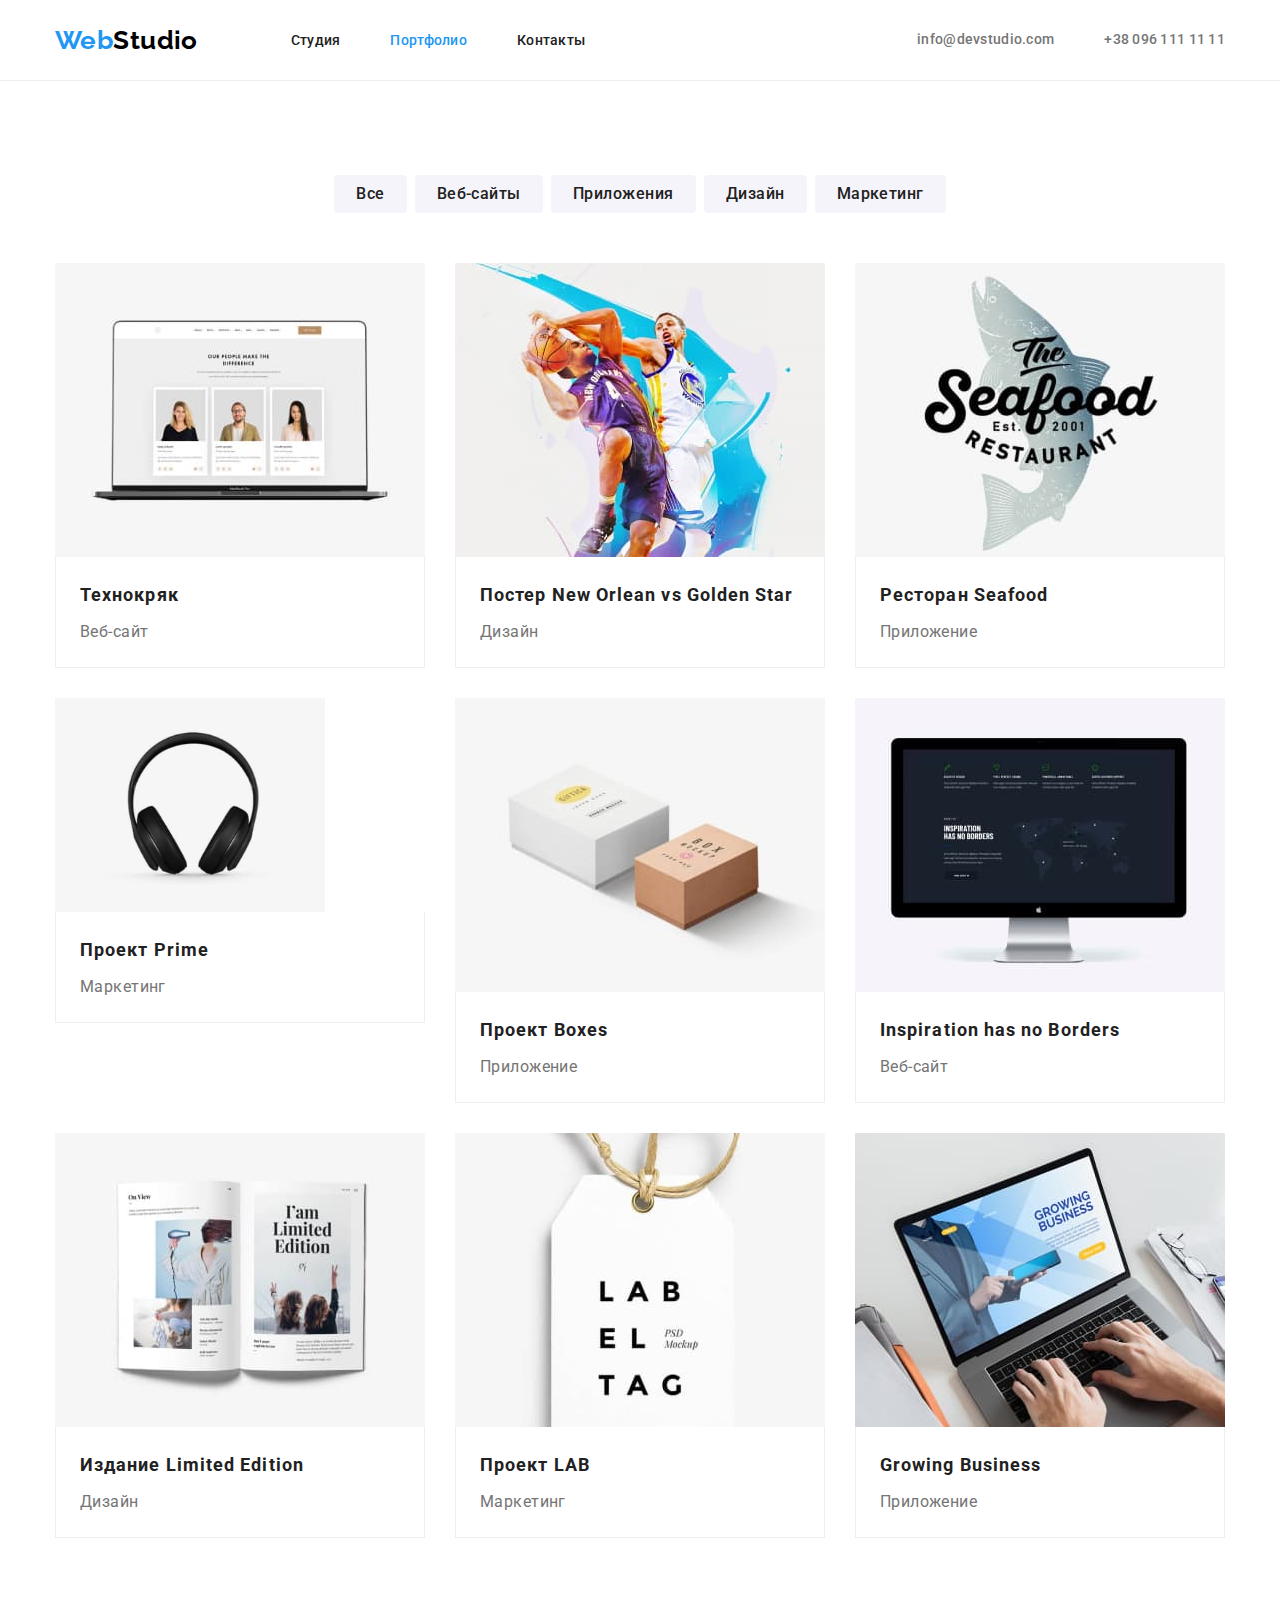
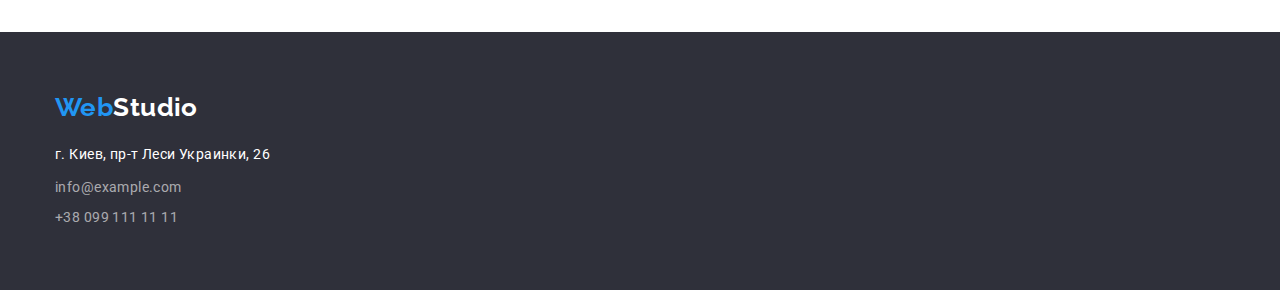
==== portfolio.html @ d6ecd3dc "Added files from HW3" ====
<!DOCTYPE html>
<html lang="ru">
  <head>
    <meta charset="UTF-8" />
    <meta name="viewport" content="width=device-width, initial-scale=1.0" />
    <title>goit-markup-hw-03 Web Studio (Version 2.1)</title>

    <!-- Embeding fonts -->
    <link rel="preconnect" href="https://fonts.gstatic.com" />
    <link
      href="https://fonts.googleapis.com/css2?family=Raleway:wght@700&family=Roboto:wght@400;500;700;900&display=swap"
      rel="stylesheet"
    />

    <!--подключен сторонний нормалайз https://github.com/sindresorhus/modern-normalize/blob/main/modern-normalize.css -->
    <link rel="stylesheet" href="./css/modern-normalize.css" />

    <!-- Скрыт заголовок visually-hidden.css https://gist.github.com/luxplanjay/6f6936b1bba7afe006fa9317b07b6045 -->
    <link rel="stylesheet" href="./css/visually-hidden.css" />

    <!-- Тут файл для переменных цвета в основном... -->
    <link rel="stylesheet" href="./css/variables.css" />

    <!-- Основные стили -->
    <link rel="stylesheet" href="./css/styles.css" />
  </head>

  <body>
    <header>
      <div class="container">
        <nav class="nav">
          <a href="./index.html" lang="en" class="logo">
            Web<span class="logo-part">Studio</span>
          </a>
          <ul class="nav-list">
            <li class="nav-list-item">
              <a href="./index.html" class="nav-link">Студия</a>
            </li>
            <li class="nav-list-item">
              <a href="./portfolio.html" class="nav-link current-page"
                >Портфолио</a
              >
            </li>
            <li class="nav-list-item">
              <a href="#contacts" class="nav-link">Контакты</a>
            </li>
          </ul>
        </nav>
        <address class="address-list">
          <a href="mailto:info@devstudio.com" lang="en" class="address-item"
            >info@devstudio.com</a
          >
          <a href="tel:+380961111111" class="address-item">+38 096 111 11 11</a>
        </address>
      </div>
    </header>

    <main>
      <section class="section">
        <div class="container">
          <h1 class="visually-hidden">Портфолио</h1>

          <!-- Filter buttons -->
          <ul class="filter-set">
            <li class="filter-item"><button class="button">Все</button></li>
            <li class="filter-item">
              <button class="button">Веб-сайты</button>
            </li>
            <li class="filter-item">
              <button class="button">Приложения</button>
            </li>
            <li class="filter-item"><button class="button">Дизайн</button></li>
            <li class="filter-item">
              <button class="button">Маркетинг</button>
            </li>
          </ul>

          <!-- Portfolio cards -->
          <ul class="portfolio card-set">
            <li class="portfolio-item">
              <div class="card-thumb">
                <img
                  src="./images/project-001.jpg"
                  width="370"
                  alt="Веб-сайт Технокряк"
                />
              </div>
              <div class="portfolio-text">
                <h2 class="portfolio-title">Технокряк</h2>
                <p class="portfolio-type">Веб-сайт</p>
              </div>
            </li>
            <li class="portfolio-item">
              <div class="card-thumb">
                <img
                  src="./images/project-002.jpg"
                  width="370"
                  alt="Дизайн Постер New Orlean vs Golden Star"
                />
              </div>
              <div class="portfolio-text">
                <h2 class="portfolio-title">
                  Постер <span lang="en">New Orlean vs Golden Star</span>
                </h2>
                <p class="portfolio-type">Дизайн</p>
              </div>
            </li>
            <li class="portfolio-item">
              <div class="card-thumb">
                <img
                  src="./images/project-003.jpg"
                  width="370"
                  alt="Приложение Ресторан Seafood"
                />
              </div>
              <div class="portfolio-text">
                <h2 class="portfolio-title">
                  Ресторан <span lang="en">Seafood</span>
                </h2>
                <p class="portfolio-type">Приложение</p>
              </div>
            </li>
            <li class="portfolio-item">
              <div class="card thumb">
                <img
                  src="./images/project-004.jpg"
                  width="370"
                  alt="Приложение Проект Prime"
                />
              </div>
              <div class="portfolio-text">
                <h2 class="portfolio-title">
                  Проект <span lang="en">Prime</span>
                </h2>
                <p class="portfolio-type">Маркетинг</p>
              </div>
            </li>
            <li class="portfolio-item">
              <div class="card-thumb">
                <img
                  src="./images/project-005.jpg"
                  width="370"
                  alt="Приложение Проект Boxes"
                />
              </div>
              <div class="portfolio-text">
                <h2 class="portfolio-title">
                  Проект <span lang="en">Boxes</span>
                </h2>
                <p class="portfolio-type">Приложение</p>
              </div>
            </li>
            <li class="portfolio-item">
              <div class="card-thumb">
                <img
                  src="./images/project-006.jpg"
                  width="370"
                  alt="Веб-сайт Inspiration has no Borders"
                />
              </div>
              <div class="portfolio-text">
                <h2 class="portfolio-title" lang="en">
                  Inspiration has no Borders
                </h2>
                <p class="portfolio-type">Веб-сайт</p>
              </div>
            </li>
            <li class="portfolio-item">
              <div class="card-thumb">
                <img
                  src="./images/project-007.jpg"
                  width="370"
                  alt="Дизайн Издание Limited Edition"
                />
              </div>
              <div class="portfolio-text">
                <h2 class="portfolio-title">
                  Издание <span lang="en">Limited Edition</span>
                </h2>
                <p class="portfolio-type">Дизайн</p>
              </div>
            </li>
            <li class="portfolio-item">
              <div class="card-thumb">
                <img
                  src="./images/project-008.jpg"
                  width="370"
                  alt="Маркетинг Проект LAB"
                />
              </div>
              <div class="portfolio-text">
                <h2 class="portfolio-title">
                  Проект <span lang="en">LAB</span>
                </h2>
                <p class="portfolio-type">Маркетинг</p>
              </div>
            </li>
            <li class="portfolio-item">
              <div class="card-thumb">
                <img
                  src="./images/project-009.jpg"
                  width="370"
                  alt="Приложение Growing Business"
                />
              </div>
              <div class="portfolio-text">
                <h2 class="portfolio-title" lang="en">Growing Business</h2>
                <p class="portfolio-type">Приложение</p>
              </div>
            </li>
          </ul>
        </div>
      </section>
    </main>

    <footer>
      <div class="container">
        <a href="./index.html" lang="en" class="logo">
          Web<span class="logo-part">Studio</span>
        </a>
        <address id="contacts" class="address-list">
          <a
            href="https://goo.gl/maps/3aquBBFfu6E2QgFt6"
            class="address-item map"
            rel="nofollow noopener noreferrer"
          >
            г. Киев, пр-т Леси Украинки, 26
          </a>

          <a href="mailto:info@example.com" lang="en" class="address-item"
            >info@example.com</a
          >
          <a href="tel:+380991111111" class="address-item">+38 099 111 11 11</a>
        </address>
      </div>
    </footer>
  </body>
</html>
---- css/visually-hidden.css ----
.visually-hidden {
  position: absolute;
  width: 1px;
  height: 1px;
  margin: -1px;
  border: 0;
  padding: 0;

  white-space: nowrap;
  clip-path: inset(100%);
  clip: rect(0 0 0 0);
  overflow: hidden;
}
---- css/styles.css ----
/* Variables */
:root {
  --accent-color: #2196f3; /* accent-color */
  --hover-background-color: #188ce8; /* bg hover for hero button */
  --secondary-color: #212121; /* text titles */
  --primary-color: #757575; /* primary-color text */
  --white-color: #ffffff; /* white-color for some text */
  --border-color: #ececec; /* border */
  --secondary-background-color: #f5f4fa; /* bg some buttons */
  --address-primary-color: rgba(255, 255, 255, 0.6); /* address-primary-color */
  --black-color: #000000; /* black-color */
  --primary-background-color: #2f303a; /* primary-background-color footer and hero */
  --card-set-gap: 30px; /* set-gap between cards for adaptive grid */
  --border-color: #eeeeee; /* Border-color for portfolio */
}

/* Transform text to uppercase */
.uppercase {
  text-transform: uppercase;
}

body {
  font-family: 'Roboto', sans-serif;
  font-weight: 400;
  font-size: 14px;
  line-height: 1.71;
  letter-spacing: 0.03em;
  background-color: var(--white-color);
  color: var(--primary-color);
}

.container {
  width: 1200px;
  padding-left: 15px;
  padding-right: 15px;
  margin-left: auto;
  margin-right: auto;

  /* outline: 2px dotted tomato; */
}

header .container {
  display: flex;
  align-items: center;
  justify-content: space-between;
}

header .nav {
  display: flex;
  align-items: center;
}

header {
  border-bottom: 1px solid var(--border-color);
}

/* reset margins for headings & paragraphs */
h1,
h2,
h3,
h4,
h5,
h6,
p,
ul {
  margin: 0;
  padding: 0;
}

/* adaptive grid */
.card-set {
  display: flex;
  flex-wrap: wrap;

  /* reset user agent styles */
  list-style: none;
  padding: 0;
  margin: 0;

  /* compensation for .card margins */
  margin-top: calc(-1 * var(--card-set-gap));
  margin-left: calc(-1 * var(--card-set-gap));
}

.card-set-item {
  flex-basis: calc(
    100% / 4 - var(--card-set-gap)
  ); /* "100% / 4" - where "4" is count of items in row, so every card will got 1/4 parrent width but - var(--card-set-gap)  */

  margin-top: var(--card-set-gap);
  margin-left: var(--card-set-gap);

  background-color: var(--white-color);

  /* width: 270px; */
}

/* Самая простая техника отзывчивых изображений card-thumb */
.card-thumb {
  display: block;
}

/* delletes indents for inline images */
img {
  display: block; /* убивает зазор в 1/4em строчного элемента картинки просто делая ее блочным */

  max-width: 100%;

  /* высоту для современных браузеров ставить тут не обязательно */
  height: auto;
}

.card-content {
  padding: ;
}

/* Hero section */
.hero {
  display: flex;
  flex-direction: column;
  justify-content: center;
  align-items: center;

  background-color: var(--primary-background-color);
  color: var(--white-color);
}

.hero-title {
  margin-top: 200px;
  margin-bottom: 30px;

  font-weight: 900;
  font-size: 44px;
  line-height: 1.36;
  letter-spacing: 0.06em;

  /* margin-left: auto;
  margin-right: auto; */
  text-align: center;
}

.hero .button {
  display: block;

  /* margin-left: auto; */
  /* margin-right: auto; */
  margin-bottom: 200px;
  padding: 10px 32px;
  font-weight: 700;
  color: currentColor;
  font-size: 16px;
  line-height: 1.87;
  letter-spacing: 0.06em;
  background-color: var(--accent-color);
  border: none;
  text-align: center;
}

.button {
  font-weight: 500;
  color: var(--secondary-color);
  font-size: 16px;
  line-height: 1.62;
  letter-spacing: 0.03em;
  background-color: var(--secondary-background-color);
  border: none;
  padding: 6px 22px;
  border-radius: 4px;
  cursor: pointer;
}

.button:hover,
.button:focus {
  color: var(--white-color);
  background-color: var(--accent-color);
}

.hero .button:hover,
.hero .button:focus {
  background-color: var(--hover-background-color);
} /* end of Hero section */

/* Logo styles */
.logo {
  margin-right: 93px;
  font-family: 'Raleway', sans-serif;
  font-weight: 700;
  font-size: 26px;
  line-height: 1.19;

  /* letter-spacing: 0.03em; */
  color: var(--accent-color);
}

header .logo-part {
  color: var(--black-color);
}

/* nav */
.nav-list {
  display: flex;
}

.nav-list-item:not(.nav-list-item:last-child) {
  margin-right: 50px;
}

.nav-link {
  display: inline-block;
  padding-top: 32px;
  padding-bottom: 32px;

  /* font-size: 16px; */
  color: var(--secondary-color);
  font-weight: 500;
  line-height: 1.1428;
  letter-spacing: 0.02em;
}

.nav-link:hover,
.nav-link:focus {
  color: var(--accent-color);
}

.current-page {
  color: var(--accent-color);
}

.current-page:hover,
.current-page:focus {
  color: var(--hover-background-color);
}

.values-title {
  margin-bottom: 10px;
  font-size: 14px;
  line-height: 1.14;
  color: var(--secondary-color);
}

.section {
  padding-top: 94px;
  padding-bottom: 94px;
}

.section-title {
  margin-bottom: 50px;
  font-weight: 700;
  font-size: 36px;
  letter-spacing: 0.03em;
  line-height: 1.17;
  color: var(--secondary-color);
}

.team {
  background-color: var(--secondary-background-color);
}

.card {
  background-color: var(--white-color);
  width: 270px;
}

.portfolio-item {
  background-color: var(--white-color);

  /* width: 370px; */
  flex-basis: calc(100% / 3 - var(--card-set-gap));

  margin-top: var(--card-set-gap);
  margin-left: var(--card-set-gap);

  /* border: 1px solid var(--border-color); */
}

.portfolio-title {
  margin-bottom: 4px;
  font-weight: 700;
  font-size: 18px;
  letter-spacing: 0.06em;
  line-height: 2;
  color: var(--secondary-color);
}

.portfolio-type {
  font-size: 16px;
  line-height: 1.875;
}

.portfolio-text {
  padding: 20px 24px;

  border-bottom: 1px solid var(--border-color);
  border-left: 1px solid var(--border-color);
  border-right: 1px solid var(--border-color);
}

.team-link {
  padding-bottom: 30px;

  display: block;
  box-shadow: 0px 1px 3px rgba(0, 0, 0, 0.12), 0px 1px 1px rgba(0, 0, 0, 0.14),
    0px 2px 1px rgba(0, 0, 0, 0.2);
  border-radius: 4px;
  text-align: center;
}

/* .team-link:hover,
.team-link:focus {
  box-shadow: 0px 1px 3px rgba(33, 150, 243, 0.12),
    0px 1px 1px rgba(33, 150, 243, 0.14), 0px 2px 1px rgba(33, 150, 243, 0.2);
} */

.card-title {
  margin-top: 30px;

  color: var(--secondary-color);
  font-weight: 500;
  font-size: 16px;
  line-height: 1.19;
}

/* .team .card {

} */

.card-item {
  margin-top: 10px;

  color: var(--primary-color);
  font-size: 16px;
  line-height: 1.19;
} /* end of main section */

footer .logo-part {
  color: var(--white-color);
} /* end of Logo styles */

footer .logo {
  margin-right: 0;
  margin-bottom: 20px;
}

footer {
  padding-top: 60px;
  padding-bottom: 60px;
  background-color: var(--primary-background-color);
}

footer > .container {
  display: flex;
  flex-direction: column;
  justify-content: flex-start;
  align-items: flex-start;
}

footer .address-item {
  margin-right: 0;
  color: var(--address-primary-color);
  font-weight: 400;
  line-height: 1.71;
  letter-spacing: 0.03em;
}

footer .address-item:not(:last-child, .map) {
  margin-bottom: 6px;

  /* background-color: red; */
}

footer .address-list {
  flex-direction: column;
}

.address-item.map {
  margin-bottom: 9px;
  color: var(--white-color);
}

.address-item {
  font-weight: 500;
  font-size: 14px;
  line-height: 1.14;
  letter-spacing: 0.02em;
  color: var(--primary-color);
  margin-right: 50px;
}

.address-item:last-child {
  margin-right: 0;
}

.address-item:hover,
.address-item:focus {
  color: var(--accent-color);
}

.address-list {
  display: flex;
  justify-content: flex-start;
  align-items: flex-start;
}

/* .about-image {
  display: block;
} */

.about.section {
  padding-top: 0;
}

.about > .container {
  display: flex;
  flex-direction: column;
  justify-content: flex-start;
  align-items: center;
}

.about-card {
  flex-basis: calc(100% / 3 - var(--card-set-gap));

  margin-top: var(--card-set-gap);
  margin-left: var(--card-set-gap);
}

.team > .container {
  display: flex;
  flex-direction: column;
  justify-content: flex-start;
  align-items: center;
}

.filter-set {
  display: flex;

  /* margin-left: auto;
  margin-right: auto; */
  justify-content: center;
  margin-bottom: 50px;
}

.filter-item:not(:last-child) {
  margin-right: 8px;

  /* flex-basis: calc(100% / 3 - var(--card-set-gap));

  margin-top: var(--card-set-gap);
  margin-left: var(--card-set-gap); */
}

/* .wrapper {
  display: flex;
  margin-left: auto;
  margin-right: auto;
  justify-content: center;
  align-items: center;
  outline: 1px solid teal;
} */

.values .card {
  flex-basis: calc(100% / 4 - var(--card-set-gap));

  margin-top: var(--card-set-gap);
  margin-left: var(--card-set-gap);
}
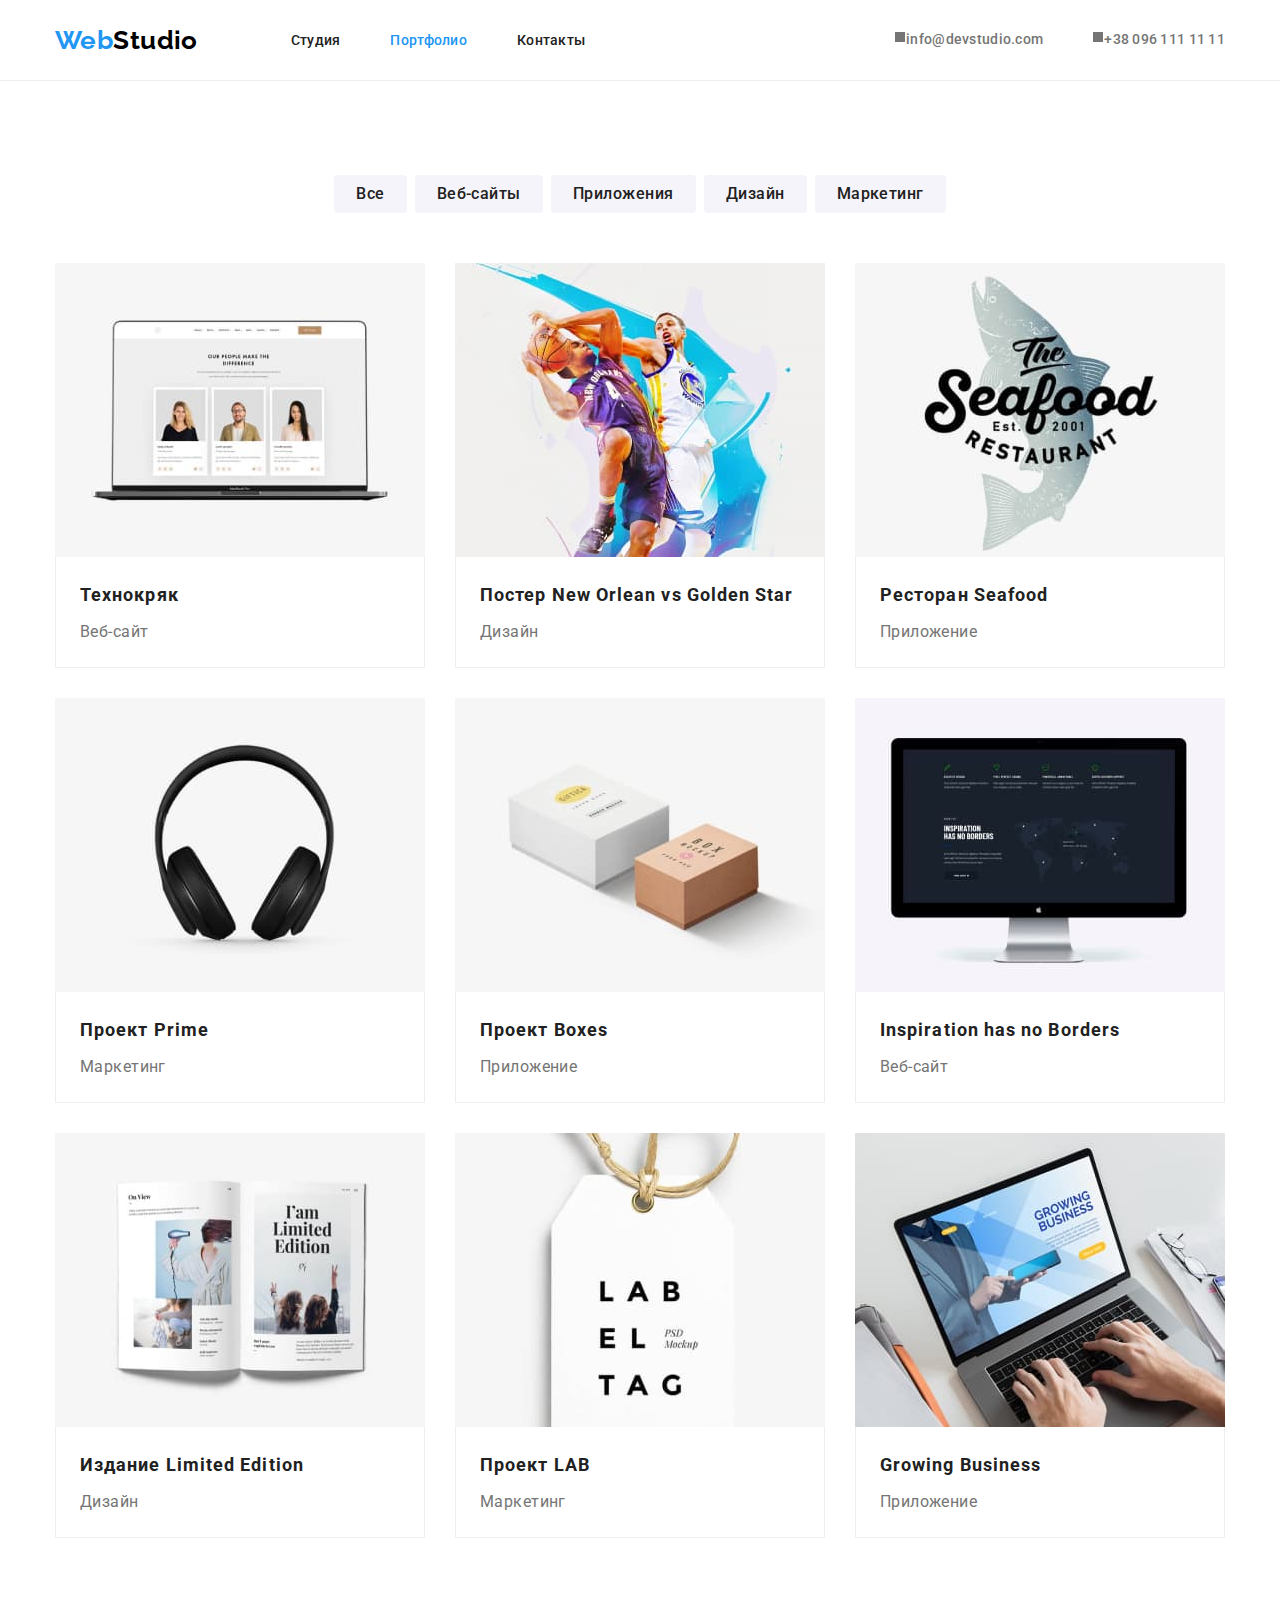
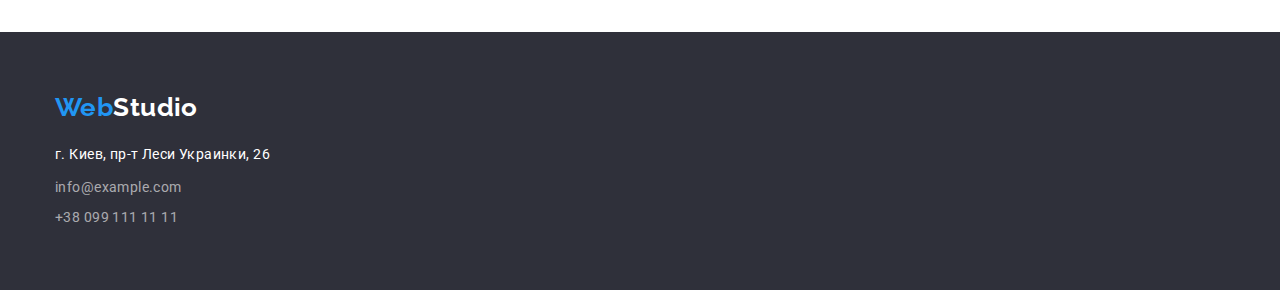
==== commit 55f56bb1: "making test pseudoelements" ====
--- a/portfolio.html
+++ b/portfolio.html
@@ -3,7 +3,7 @@
   <head>
     <meta charset="UTF-8" />
     <meta name="viewport" content="width=device-width, initial-scale=1.0" />
-    <title>goit-markup-hw-03 Web Studio (Version 2.1)</title>
+    <title>goit-markup-hw-04 Web Studio (Version 2.1)</title>
 
     <!-- Embeding fonts -->
     <link rel="preconnect" href="https://fonts.gstatic.com" />
@@ -36,11 +36,13 @@
             <li class="nav-list-item">
               <a href="./index.html" class="nav-link">Студия</a>
             </li>
+
             <li class="nav-list-item">
               <a href="./portfolio.html" class="nav-link current-page"
                 >Портфолио</a
               >
             </li>
+
             <li class="nav-list-item">
               <a href="#contacts" class="nav-link">Контакты</a>
             </li>
@@ -56,20 +58,28 @@
     </header>
 
     <main>
-      <section class="section">
+      <section class="portfolio section">
         <div class="container">
           <h1 class="visually-hidden">Портфолио</h1>
 
           <!-- Filter buttons -->
           <ul class="filter-set">
-            <li class="filter-item"><button class="button">Все</button></li>
+            <li class="filter-item">
+              <button class="button">Все</button>
+            </li>
+
             <li class="filter-item">
               <button class="button">Веб-сайты</button>
             </li>
+
             <li class="filter-item">
               <button class="button">Приложения</button>
             </li>
-            <li class="filter-item"><button class="button">Дизайн</button></li>
+
+            <li class="filter-item">
+              <button class="button">Дизайн</button>
+            </li>
+
             <li class="filter-item">
               <button class="button">Маркетинг</button>
             </li>
@@ -90,6 +100,7 @@
                 <p class="portfolio-type">Веб-сайт</p>
               </div>
             </li>
+
             <li class="portfolio-item">
               <div class="card-thumb">
                 <img
@@ -105,6 +116,7 @@
                 <p class="portfolio-type">Дизайн</p>
               </div>
             </li>
+
             <li class="portfolio-item">
               <div class="card-thumb">
                 <img
@@ -120,8 +132,9 @@
                 <p class="portfolio-type">Приложение</p>
               </div>
             </li>
-            <li class="portfolio-item">
-              <div class="card thumb">
+
+            <li class="portfolio-item">
+              <div class="card-thumb">
                 <img
                   src="./images/project-004.jpg"
                   width="370"
@@ -135,6 +148,7 @@
                 <p class="portfolio-type">Маркетинг</p>
               </div>
             </li>
+
             <li class="portfolio-item">
               <div class="card-thumb">
                 <img
@@ -150,6 +164,7 @@
                 <p class="portfolio-type">Приложение</p>
               </div>
             </li>
+
             <li class="portfolio-item">
               <div class="card-thumb">
                 <img
@@ -165,6 +180,7 @@
                 <p class="portfolio-type">Веб-сайт</p>
               </div>
             </li>
+
             <li class="portfolio-item">
               <div class="card-thumb">
                 <img
@@ -180,6 +196,7 @@
                 <p class="portfolio-type">Дизайн</p>
               </div>
             </li>
+
             <li class="portfolio-item">
               <div class="card-thumb">
                 <img
@@ -195,6 +212,7 @@
                 <p class="portfolio-type">Маркетинг</p>
               </div>
             </li>
+
             <li class="portfolio-item">
               <div class="card-thumb">
                 <img
@@ -223,10 +241,8 @@
             href="https://goo.gl/maps/3aquBBFfu6E2QgFt6"
             class="address-item map"
             rel="nofollow noopener noreferrer"
+            >г. Киев, пр-т Леси Украинки, 26</a
           >
-            г. Киев, пр-т Леси Украинки, 26
-          </a>
-
           <a href="mailto:info@example.com" lang="en" class="address-item"
             >info@example.com</a
           >
--- a/css/styles.css
+++ b/css/styles.css
@@ -30,7 +30,8 @@
 }
 
 .container {
-  width: 1200px;
+  display: flex;
+  width: 1200px; /* TODO: @width в будущем переделать под адаптив@ сделать "max-width: 1200px;" и пофиксить все что поплывет при изменении вьюпорта */
   padding-left: 15px;
   padding-right: 15px;
   margin-left: auto;
@@ -111,7 +112,9 @@
 }
 
 .card-content {
-  padding: ;
+  padding: 30px 32px;
+  /* padding-bottom: 30px; */
+  /* outline: 1px dotted tomato; */
 }
 
 /* Hero section */
@@ -231,7 +234,7 @@
   color: var(--hover-background-color);
 }
 
-.values-title {
+.features-title {
   margin-bottom: 10px;
   font-size: 14px;
   line-height: 1.14;
@@ -256,9 +259,17 @@
   background-color: var(--secondary-background-color);
 }
 
+.team .card-thumb {
+  max-height: 260px;
+}
+
 .card {
   background-color: var(--white-color);
-  width: 270px;
+  max-width: 270px;
+}
+
+.portfolio .container {
+  flex-direction: column;
 }
 
 .portfolio-item {
@@ -295,8 +306,12 @@
   border-right: 1px solid var(--border-color);
 }
 
+.portfolio .card-thumb {
+  max-height: 294px;
+}
+
 .team-link {
-  padding-bottom: 30px;
+  /* padding-bottom: 30px; */
 
   display: block;
   box-shadow: 0px 1px 3px rgba(0, 0, 0, 0.12), 0px 1px 1px rgba(0, 0, 0, 0.14),
@@ -312,7 +327,7 @@
 } */
 
 .card-title {
-  margin-top: 30px;
+  /* margin-top: 30px; */
 
   color: var(--secondary-color);
   font-weight: 500;
@@ -378,6 +393,7 @@
 }
 
 .address-item {
+  display: flex;
   font-weight: 500;
   font-size: 14px;
   line-height: 1.14;
@@ -401,9 +417,16 @@
   align-items: flex-start;
 }
 
-/* .about-image {
-  display: block;
-} */
+header .address-item::before {
+  content: '';
+  width: 10px;
+  height: 10px;
+  margin-right: 1px;
+  justify-content: center;
+  align-items: center;
+  text-align: center;
+  background-color: currentColor;
+}
 
 .about.section {
   padding-top: 0;
@@ -421,6 +444,10 @@
 
   margin-top: var(--card-set-gap);
   margin-left: var(--card-set-gap);
+}
+
+.about .card-thumb {
+  max-height: 294px;
 }
 
 .team > .container {
@@ -457,7 +484,7 @@
   outline: 1px solid teal;
 } */
 
-.values .card {
+.features .card {
   flex-basis: calc(100% / 4 - var(--card-set-gap));
 
   margin-top: var(--card-set-gap);
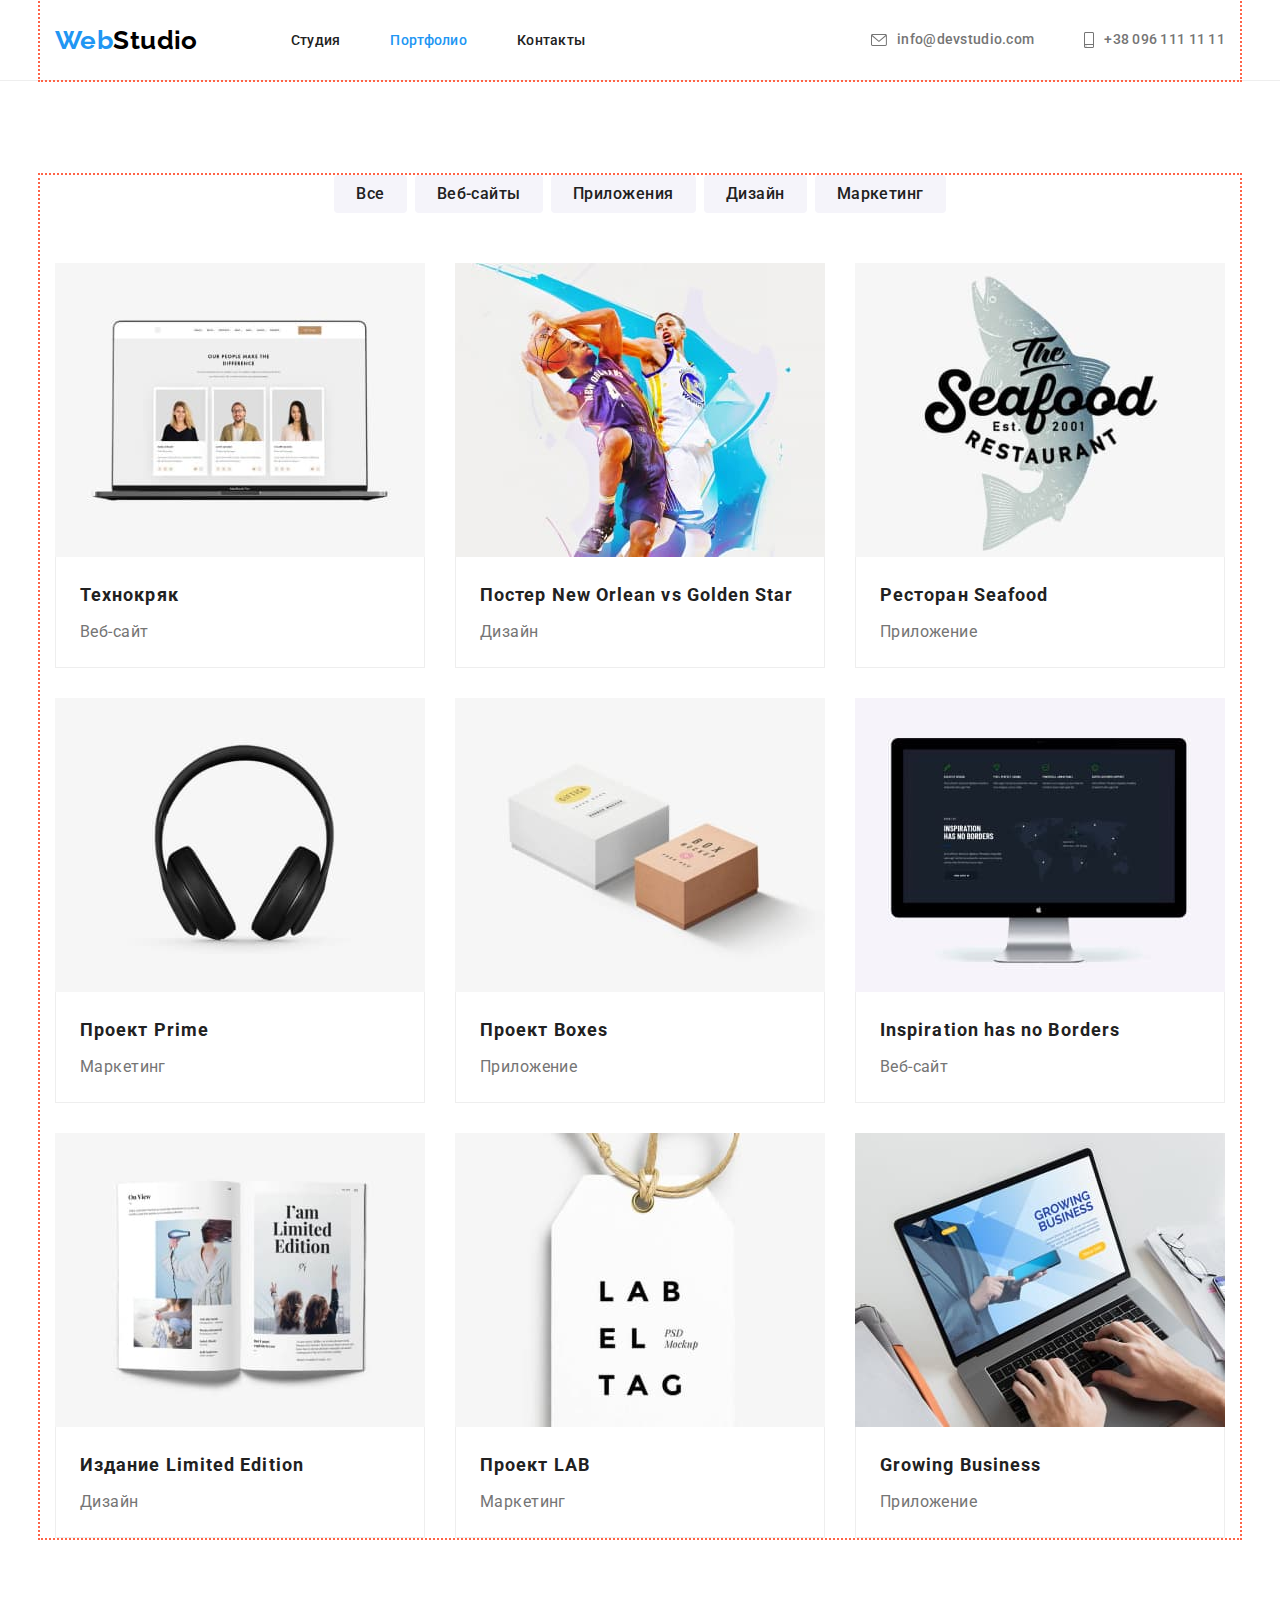
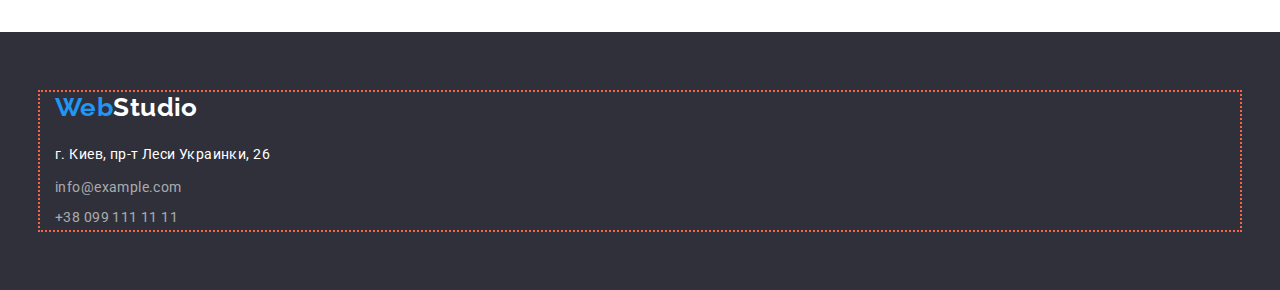
==== commit d6fd747c: "todo- footer & criteria" ====
--- a/portfolio.html
+++ b/portfolio.html
@@ -49,10 +49,19 @@
           </ul>
         </nav>
         <address class="address-list">
-          <a href="mailto:info@devstudio.com" lang="en" class="address-item"
-            >info@devstudio.com</a
-          >
-          <a href="tel:+380961111111" class="address-item">+38 096 111 11 11</a>
+          <a href="mailto:info@devstudio.com" lang="en" class="address-item">
+            <svg class="address-icon" width="16" height="12">
+              <use href="./images/icons.svg#envelope"></use>
+            </svg>
+            info@devstudio.com
+          </a>
+
+          <a href="tel:+380961111111" class="address-item">
+            <svg class="address-icon" width="10" height="16">
+              <use href="./images/icons.svg#smartphone"></use>
+            </svg>
+            +38 096 111 11 11
+          </a>
         </address>
       </div>
     </header>
--- a/css/styles.css
+++ b/css/styles.css
@@ -12,6 +12,7 @@
   --primary-background-color: #2f303a; /* primary-background-color footer and hero */
   --card-set-gap: 30px; /* set-gap between cards for adaptive grid */
   --border-color: #eeeeee; /* Border-color for portfolio */
+  --social-link-color: #afb1b8; /* social-link color */
 }
 
 /* Transform text to uppercase */
@@ -37,7 +38,7 @@
   margin-left: auto;
   margin-right: auto;
 
-  /* outline: 2px dotted tomato; */
+  outline: 2px dotted tomato;
 }
 
 header .container {
@@ -91,6 +92,11 @@
   margin-top: var(--card-set-gap);
   margin-left: var(--card-set-gap);
 
+  box-shadow: 0px 1px 3px rgba(0, 0, 0, 0.12), 0px 1px 1px rgba(0, 0, 0, 0.14),
+    0px 2px 1px rgba(0, 0, 0, 0.2);
+  border-radius: 4px;
+  text-align: center;
+
   background-color: var(--white-color);
 
   /* width: 270px; */
@@ -113,6 +119,8 @@
 
 .card-content {
   padding: 30px 32px;
+  text-align: center;
+
   /* padding-bottom: 30px; */
   /* outline: 1px dotted tomato; */
 }
@@ -124,7 +132,18 @@
   justify-content: center;
   align-items: center;
 
+  /* width: 1600px; */
+
+  max-width: 1600px;
+  margin-left: auto;
+  margin-right: auto;
+
   background-color: var(--primary-background-color);
+  background-image: url(../images/hero.jpg);
+  background-repeat: no-repeat;
+  background-size: cover;
+  background-position: center;
+
   color: var(--white-color);
 }
 
@@ -310,25 +329,7 @@
   max-height: 294px;
 }
 
-.team-link {
-  /* padding-bottom: 30px; */
-
-  display: block;
-  box-shadow: 0px 1px 3px rgba(0, 0, 0, 0.12), 0px 1px 1px rgba(0, 0, 0, 0.14),
-    0px 2px 1px rgba(0, 0, 0, 0.2);
-  border-radius: 4px;
-  text-align: center;
-}
-
-/* .team-link:hover,
-.team-link:focus {
-  box-shadow: 0px 1px 3px rgba(33, 150, 243, 0.12),
-    0px 1px 1px rgba(33, 150, 243, 0.14), 0px 2px 1px rgba(33, 150, 243, 0.2);
-} */
-
 .card-title {
-  /* margin-top: 30px; */
-
   color: var(--secondary-color);
   font-weight: 500;
   font-size: 16px;
@@ -400,6 +401,7 @@
   letter-spacing: 0.02em;
   color: var(--primary-color);
   margin-right: 50px;
+  align-items: center;
 }
 
 .address-item:last-child {
@@ -417,7 +419,13 @@
   align-items: flex-start;
 }
 
-header .address-item::before {
+/* TODO: fix this */
+.address-icon {
+  margin-right: 10px;
+  fill: currentColor;
+}
+
+/* header .address-item::before {
   content: '';
   width: 10px;
   height: 10px;
@@ -426,7 +434,7 @@
   align-items: center;
   text-align: center;
   background-color: currentColor;
-}
+} */
 
 .about.section {
   padding-top: 0;
@@ -490,3 +498,74 @@
   margin-top: var(--card-set-gap);
   margin-left: var(--card-set-gap);
 }
+
+.features .card-thumb {
+  margin-bottom: 30px;
+  padding: 25px 100px;
+  text-align: center;
+
+  border-radius: 4px;
+  background-color: var(--secondary-background-color);
+}
+
+.social-links {
+  display: flex;
+  margin-top: 16px;
+  justify-content: space-between;
+}
+
+.social-link {
+  display: flex;
+  width: 44px;
+  height: 44px;
+  justify-content: center;
+  align-items: center;
+  border-radius: 50%;
+  fill: var(--social-link-color);
+}
+
+.social-link:hover,
+.social-link:focus {
+  background-color: var(--accent-color);
+  fill: var(--white-color);
+}
+
+.clients .container {
+  flex-direction: column;
+  align-items: center;
+}
+
+.client-link {
+  display: flex;
+  width: 170px;
+  height: 90px;
+  justify-content: center;
+  align-items: center;
+  border: 1px solid var(--social-link-color);
+  border-radius: 4px;
+  fill: var(--social-link-color);
+}
+
+.client-link:hover,
+.client-link:focus {
+  border-color: var(--accent-color);
+  fill: var(--accent-color);
+}
+
+.clients .card-set-item {
+  flex-basis: calc(
+    100% / 6 - var(--card-set-gap)
+  ); /* "100% / 4" - where "4" is count of items in row, so every card will got 1/4 parrent width but - var(--card-set-gap)  */
+
+  margin-top: var(--card-set-gap);
+  margin-left: var(--card-set-gap);
+
+  /* box-shadow: 0px 1px 3px rgba(0, 0, 0, 0.12), 0px 1px 1px rgba(0, 0, 0, 0.14),
+    0px 2px 1px rgba(0, 0, 0, 0.2); */
+  border-radius: 4px;
+  text-align: center;
+
+  background-color: var(--white-color);
+
+  /* width: 270px; */
+}
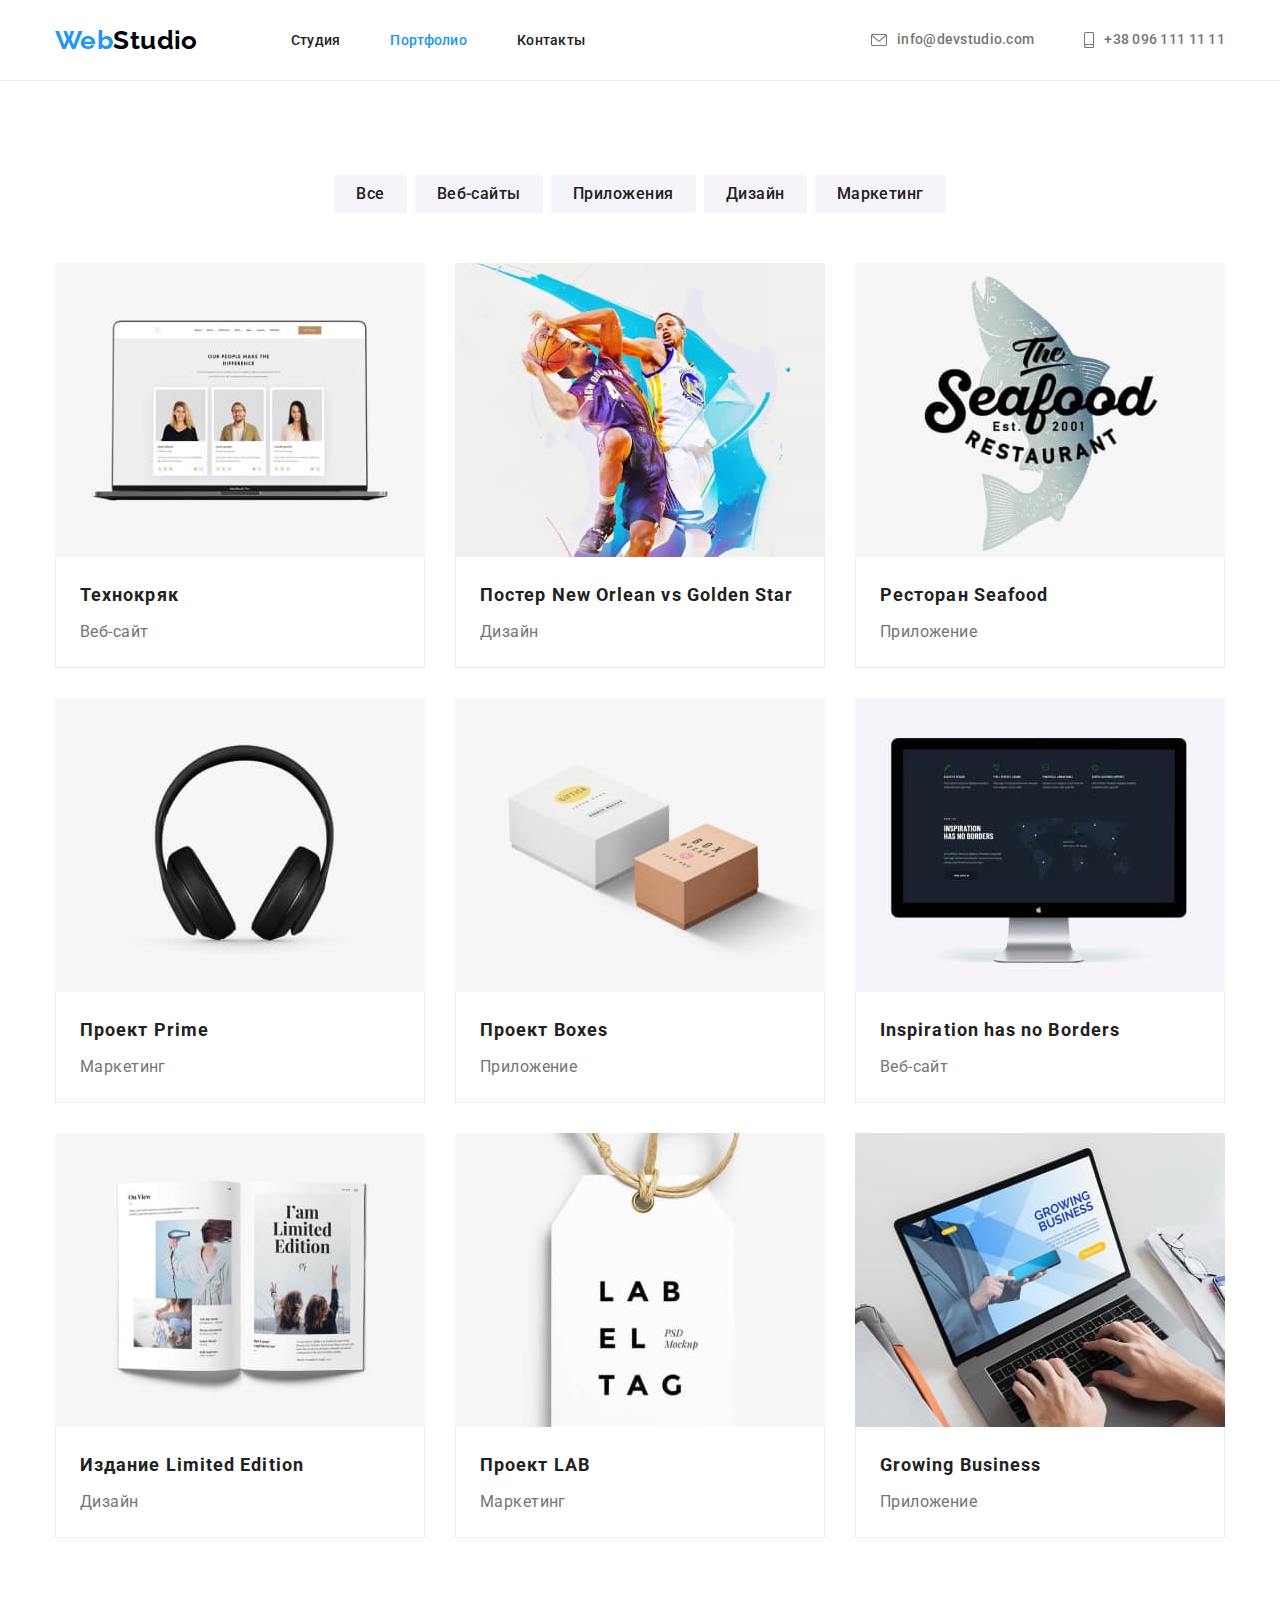
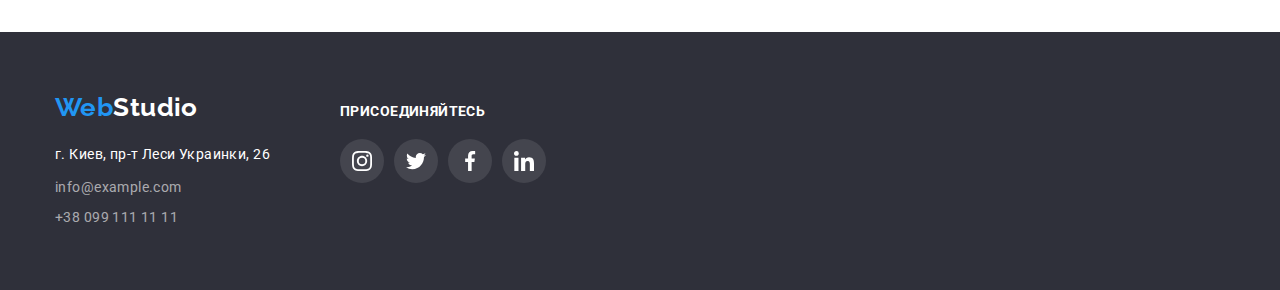
==== commit 50f32cf6: "hw4 done" ====
--- a/portfolio.html
+++ b/portfolio.html
@@ -97,166 +97,250 @@
           <!-- Portfolio cards -->
           <ul class="portfolio card-set">
             <li class="portfolio-item">
-              <div class="card-thumb">
-                <img
-                  src="./images/project-001.jpg"
-                  width="370"
-                  alt="Веб-сайт Технокряк"
-                />
-              </div>
-              <div class="portfolio-text">
-                <h2 class="portfolio-title">Технокряк</h2>
-                <p class="portfolio-type">Веб-сайт</p>
-              </div>
-            </li>
-
-            <li class="portfolio-item">
-              <div class="card-thumb">
-                <img
-                  src="./images/project-002.jpg"
-                  width="370"
-                  alt="Дизайн Постер New Orlean vs Golden Star"
-                />
-              </div>
-              <div class="portfolio-text">
-                <h2 class="portfolio-title">
-                  Постер <span lang="en">New Orlean vs Golden Star</span>
-                </h2>
-                <p class="portfolio-type">Дизайн</p>
-              </div>
-            </li>
-
-            <li class="portfolio-item">
-              <div class="card-thumb">
-                <img
-                  src="./images/project-003.jpg"
-                  width="370"
-                  alt="Приложение Ресторан Seafood"
-                />
-              </div>
-              <div class="portfolio-text">
-                <h2 class="portfolio-title">
-                  Ресторан <span lang="en">Seafood</span>
-                </h2>
-                <p class="portfolio-type">Приложение</p>
-              </div>
-            </li>
-
-            <li class="portfolio-item">
-              <div class="card-thumb">
-                <img
-                  src="./images/project-004.jpg"
-                  width="370"
-                  alt="Приложение Проект Prime"
-                />
-              </div>
-              <div class="portfolio-text">
-                <h2 class="portfolio-title">
-                  Проект <span lang="en">Prime</span>
-                </h2>
-                <p class="portfolio-type">Маркетинг</p>
-              </div>
-            </li>
-
-            <li class="portfolio-item">
-              <div class="card-thumb">
-                <img
-                  src="./images/project-005.jpg"
-                  width="370"
-                  alt="Приложение Проект Boxes"
-                />
-              </div>
-              <div class="portfolio-text">
-                <h2 class="portfolio-title">
-                  Проект <span lang="en">Boxes</span>
-                </h2>
-                <p class="portfolio-type">Приложение</p>
-              </div>
-            </li>
-
-            <li class="portfolio-item">
-              <div class="card-thumb">
-                <img
-                  src="./images/project-006.jpg"
-                  width="370"
-                  alt="Веб-сайт Inspiration has no Borders"
-                />
-              </div>
-              <div class="portfolio-text">
-                <h2 class="portfolio-title" lang="en">
-                  Inspiration has no Borders
-                </h2>
-                <p class="portfolio-type">Веб-сайт</p>
-              </div>
-            </li>
-
-            <li class="portfolio-item">
-              <div class="card-thumb">
-                <img
-                  src="./images/project-007.jpg"
-                  width="370"
-                  alt="Дизайн Издание Limited Edition"
-                />
-              </div>
-              <div class="portfolio-text">
-                <h2 class="portfolio-title">
-                  Издание <span lang="en">Limited Edition</span>
-                </h2>
-                <p class="portfolio-type">Дизайн</p>
-              </div>
-            </li>
-
-            <li class="portfolio-item">
-              <div class="card-thumb">
-                <img
-                  src="./images/project-008.jpg"
-                  width="370"
-                  alt="Маркетинг Проект LAB"
-                />
-              </div>
-              <div class="portfolio-text">
-                <h2 class="portfolio-title">
-                  Проект <span lang="en">LAB</span>
-                </h2>
-                <p class="portfolio-type">Маркетинг</p>
-              </div>
-            </li>
-
-            <li class="portfolio-item">
-              <div class="card-thumb">
-                <img
-                  src="./images/project-009.jpg"
-                  width="370"
-                  alt="Приложение Growing Business"
-                />
-              </div>
-              <div class="portfolio-text">
-                <h2 class="portfolio-title" lang="en">Growing Business</h2>
-                <p class="portfolio-type">Приложение</p>
-              </div>
+              <a href="#" class="portfolio-item-link">
+                <div class="card-thumb">
+                  <img
+                    src="./images/project-001.jpg"
+                    width="370"
+                    alt="Веб-сайт Технокряк"
+                  />
+                </div>
+                <div class="portfolio-text">
+                  <h2 class="portfolio-title">Технокряк</h2>
+                  <p class="portfolio-type">Веб-сайт</p>
+                </div>
+              </a>
+            </li>
+
+            <li class="portfolio-item">
+              <a href="#" class="portfolio-item-link">
+                <div class="card-thumb">
+                  <img
+                    src="./images/project-002.jpg"
+                    width="370"
+                    alt="Дизайн Постер New Orlean vs Golden Star"
+                  />
+                </div>
+                <div class="portfolio-text">
+                  <h2 class="portfolio-title">
+                    Постер <span lang="en">New Orlean vs Golden Star</span>
+                  </h2>
+                  <p class="portfolio-type">Дизайн</p>
+                </div>
+              </a>
+            </li>
+
+            <li class="portfolio-item">
+              <a href="#" class="portfolio-item-link">
+                <div class="card-thumb">
+                  <img
+                    src="./images/project-003.jpg"
+                    width="370"
+                    alt="Приложение Ресторан Seafood"
+                  />
+                </div>
+                <div class="portfolio-text">
+                  <h2 class="portfolio-title">
+                    Ресторан <span lang="en">Seafood</span>
+                  </h2>
+                  <p class="portfolio-type">Приложение</p>
+                </div>
+              </a>
+            </li>
+
+            <li class="portfolio-item">
+              <a href="#" class="portfolio-item-link">
+                <div class="card-thumb">
+                  <img
+                    src="./images/project-004.jpg"
+                    width="370"
+                    alt="Приложение Проект Prime"
+                  />
+                </div>
+                <div class="portfolio-text">
+                  <h2 class="portfolio-title">
+                    Проект <span lang="en">Prime</span>
+                  </h2>
+                  <p class="portfolio-type">Маркетинг</p>
+                </div>
+              </a>
+            </li>
+
+            <li class="portfolio-item">
+              <a href="#" class="portfolio-item-link">
+                <div class="card-thumb">
+                  <img
+                    src="./images/project-005.jpg"
+                    width="370"
+                    alt="Приложение Проект Boxes"
+                  />
+                </div>
+                <div class="portfolio-text">
+                  <h2 class="portfolio-title">
+                    Проект <span lang="en">Boxes</span>
+                  </h2>
+                  <p class="portfolio-type">Приложение</p>
+                </div>
+              </a>
+            </li>
+
+            <li class="portfolio-item">
+              <a href="#" class="portfolio-item-link">
+                <div class="card-thumb">
+                  <img
+                    src="./images/project-006.jpg"
+                    width="370"
+                    alt="Веб-сайт Inspiration has no Borders"
+                  />
+                </div>
+                <div class="portfolio-text">
+                  <h2 class="portfolio-title" lang="en">
+                    Inspiration has no Borders
+                  </h2>
+                  <p class="portfolio-type">Веб-сайт</p>
+                </div>
+              </a>
+            </li>
+
+            <li class="portfolio-item">
+              <a href="#" class="portfolio-item-link">
+                <div class="card-thumb">
+                  <img
+                    src="./images/project-007.jpg"
+                    width="370"
+                    alt="Дизайн Издание Limited Edition"
+                  />
+                </div>
+                <div class="portfolio-text">
+                  <h2 class="portfolio-title">
+                    Издание <span lang="en">Limited Edition</span>
+                  </h2>
+                  <p class="portfolio-type">Дизайн</p>
+                </div>
+              </a>
+            </li>
+
+            <li class="portfolio-item">
+              <a href="#" class="portfolio-item-link">
+                <div class="card-thumb">
+                  <img
+                    src="./images/project-008.jpg"
+                    width="370"
+                    alt="Маркетинг Проект LAB"
+                  />
+                </div>
+                <div class="portfolio-text">
+                  <h2 class="portfolio-title">
+                    Проект <span lang="en">LAB</span>
+                  </h2>
+                  <p class="portfolio-type">Маркетинг</p>
+                </div>
+              </a>
+            </li>
+
+            <li class="portfolio-item">
+              <a href="#" class="portfolio-item-link">
+                <div class="card-thumb">
+                  <img
+                    src="./images/project-009.jpg"
+                    width="370"
+                    alt="Приложение Growing Business"
+                  />
+                </div>
+                <div class="portfolio-text">
+                  <h2 class="portfolio-title" lang="en">Growing Business</h2>
+                  <p class="portfolio-type">Приложение</p>
+                </div>
+              </a>
             </li>
           </ul>
         </div>
       </section>
     </main>
 
-    <footer>
+    <footer class="footer">
       <div class="container">
-        <a href="./index.html" lang="en" class="logo">
-          Web<span class="logo-part">Studio</span>
-        </a>
-        <address id="contacts" class="address-list">
-          <a
-            href="https://goo.gl/maps/3aquBBFfu6E2QgFt6"
-            class="address-item map"
-            rel="nofollow noopener noreferrer"
-            >г. Киев, пр-т Леси Украинки, 26</a
-          >
-          <a href="mailto:info@example.com" lang="en" class="address-item"
-            >info@example.com</a
-          >
-          <a href="tel:+380991111111" class="address-item">+38 099 111 11 11</a>
-        </address>
+        <div class="footer-address-sidebar">
+          <a href="./index.html" lang="en" class="logo">
+            Web<span class="logo-part">Studio</span>
+          </a>
+          <address id="contacts" class="address-list">
+            <a
+              href="https://goo.gl/maps/3aquBBFfu6E2QgFt6"
+              class="address-item map"
+              rel="nofollow noopener noreferrer"
+              target="blanc"
+            >
+              г. Киев, пр-т Леси Украинки, 26
+            </a>
+
+            <a href="mailto:info@example.com" lang="en" class="address-item">
+              info@example.com
+            </a>
+
+            <a href="tel:+380991111111" class="address-item">
+              +38 099 111 11 11
+            </a>
+          </address>
+        </div>
+
+        <div class="footer-socials-sidebar">
+          <p>присоединяйтесь</p>
+
+          <ul class="social-links">
+            <li class="social-links-item">
+              <a
+                class="social-link instagram"
+                href="#"
+                rel="nofollow noopener noreferrer"
+                target="blanc"
+              >
+                <svg class="features-icon" height="20" width="20">
+                  <use href="./images/icons.svg#instagram-2"></use>
+                </svg>
+              </a>
+            </li>
+
+            <li class="social-links-item">
+              <a
+                class="social-link twitter"
+                href="#"
+                rel="nofollow noopener noreferrer"
+                target="blanc"
+              >
+                <svg class="features-icon" height="20" width="20">
+                  <use href="./images/icons.svg#twitter-1"></use>
+                </svg>
+              </a>
+            </li>
+
+            <li class="social-links-item">
+              <a
+                class="social-link facebook"
+                href="#"
+                rel="nofollow noopener noreferrer"
+                target="blanc"
+              >
+                <svg class="features-icon" height="20" width="20">
+                  <use href="./images/icons.svg#facebook-1"></use>
+                </svg>
+              </a>
+            </li>
+
+            <li class="social-links-item">
+              <a
+                class="social-link linkedin"
+                href="#"
+                rel="nofollow noopener noreferrer"
+                target="blanc"
+              >
+                <svg class="features-icon" height="20" width="20">
+                  <use href="./images/icons.svg#linkedin-1"></use>
+                </svg>
+              </a>
+            </li>
+          </ul>
+        </div>
       </div>
     </footer>
   </body>
--- a/css/styles.css
+++ b/css/styles.css
@@ -13,6 +13,14 @@
   --card-set-gap: 30px; /* set-gap between cards for adaptive grid */
   --border-color: #eeeeee; /* Border-color for portfolio */
   --social-link-color: #afb1b8; /* social-link color */
+  --hero-bg-color: #c4c4c4; /* bg for hero */
+  --hero-overlay-color: rgba(47, 48, 58, 0.4);
+  --footer-socials-bg-color: rgba(255, 255, 255, 0.1);
+  --box-shadow: 0px 1px 3px rgba(0, 0, 0, 0.12), 0px 1px 1px rgba(0, 0, 0, 0.14),
+    0px 2px 1px rgba(0, 0, 0, 0.2);
+
+  --portfolio-box-shadow: 0px 1px 1px rgba(0, 0, 0, 0.12),
+    0px 4px 4px rgba(0, 0, 0, 0.06), 1px 4px 6px rgba(0, 0, 0, 0.16);
 }
 
 /* Transform text to uppercase */
@@ -38,7 +46,7 @@
   margin-left: auto;
   margin-right: auto;
 
-  outline: 2px dotted tomato;
+  /* outline: 2px dotted tomato; */
 }
 
 header .container {
@@ -92,8 +100,9 @@
   margin-top: var(--card-set-gap);
   margin-left: var(--card-set-gap);
 
-  box-shadow: 0px 1px 3px rgba(0, 0, 0, 0.12), 0px 1px 1px rgba(0, 0, 0, 0.14),
-    0px 2px 1px rgba(0, 0, 0, 0.2);
+  /* box-shadow: 0px 1px 3px rgba(0, 0, 0, 0.12), 0px 1px 1px rgba(0, 0, 0, 0.14), 0px 2px 1px rgba(0, 0, 0, 0.2); */
+  box-shadow: var(--box-shadow);
+
   border-radius: 4px;
   text-align: center;
 
@@ -114,7 +123,9 @@
   max-width: 100%;
 
   /* высоту для современных браузеров ставить тут не обязательно */
-  height: auto;
+  height: 100%;
+
+  object-fit: cover;
 }
 
 .card-content {
@@ -138,8 +149,24 @@
   margin-left: auto;
   margin-right: auto;
 
-  background-color: var(--primary-background-color);
-  background-image: url(../images/hero.jpg);
+  /* position: absolute;
+  width: 1600px;
+  height: 600px;
+  left: 0px;
+  top: 80px;
+  background: url(new_photo.jpg); */
+
+  background-color: var(--hero-bg-color);
+
+  /* background-image: url(../images/hero.jpg); */
+  background-image: linear-gradient(
+      to top,
+      var(--hero-overlay-color),
+      var(--hero-overlay-color)
+    ),
+    url(../images/hero.jpg);
+
+  /* linear-gradient(var(--hero-overlay-color)); */
   background-repeat: no-repeat;
   background-size: cover;
   background-position: center;
@@ -195,11 +222,15 @@
 .button:focus {
   color: var(--white-color);
   background-color: var(--accent-color);
+  outline: none;
+
+  /* box-shadow: var(--box-shadow); */
 }
 
 .hero .button:hover,
 .hero .button:focus {
   background-color: var(--hover-background-color);
+  outline: none;
 } /* end of Hero section */
 
 /* Logo styles */
@@ -214,6 +245,12 @@
   color: var(--accent-color);
 }
 
+.logo:hover,
+.logo:focus {
+  outline: none;
+  text-shadow: var(--box-shadow);
+}
+
 header .logo-part {
   color: var(--black-color);
 }
@@ -242,6 +279,7 @@
 .nav-link:hover,
 .nav-link:focus {
   color: var(--accent-color);
+  outline: none;
 }
 
 .current-page {
@@ -251,7 +289,18 @@
 .current-page:hover,
 .current-page:focus {
   color: var(--hover-background-color);
-}
+  text-shadow: var(--box-shadow);
+}
+
+/* 
+.current-page::after,
+.current-page::after {
+  content: '';
+  display: flex;
+  height: 10px;
+  width: 10px;
+  background-color: tomato;
+} */
 
 .features-title {
   margin-bottom: 10px;
@@ -303,6 +352,17 @@
   /* border: 1px solid var(--border-color); */
 }
 
+.portfolio-item-link {
+  display: block;
+  color: var(--primary-color);
+}
+
+.portfolio-item-link:hover,
+.portfolio-item-link:focus {
+  outline: none;
+  box-shadow: var(--portfolio-box-shadow);
+}
+
 .portfolio-title {
   margin-bottom: 4px;
   font-weight: 700;
@@ -348,29 +408,42 @@
   line-height: 1.19;
 } /* end of main section */
 
-footer .logo-part {
+.footer .logo-part {
   color: var(--white-color);
 } /* end of Logo styles */
 
-footer .logo {
+.footer .logo {
   margin-right: 0;
   margin-bottom: 20px;
 }
 
-footer {
+.footer .logo:hover,
+.footer .logo:focus {
+  outline: none;
+  text-shadow: var(--box-shadow);
+}
+
+.footer {
   padding-top: 60px;
   padding-bottom: 60px;
   background-color: var(--primary-background-color);
 }
 
-footer > .container {
+.footer > .container {
+  display: flex;
+  flex-direction: row;
+  justify-content: flex-start;
+  align-items: baseline;
+}
+
+.footer-address-sidebar {
   display: flex;
   flex-direction: column;
   justify-content: flex-start;
   align-items: flex-start;
 }
 
-footer .address-item {
+.footer .address-item {
   margin-right: 0;
   color: var(--address-primary-color);
   font-weight: 400;
@@ -378,13 +451,13 @@
   letter-spacing: 0.03em;
 }
 
-footer .address-item:not(:last-child, .map) {
+.footer .address-item:not(:last-child, .map) {
   margin-bottom: 6px;
 
   /* background-color: red; */
 }
 
-footer .address-list {
+.footer .address-list {
   flex-direction: column;
 }
 
@@ -411,6 +484,7 @@
 .address-item:hover,
 .address-item:focus {
   color: var(--accent-color);
+  outline: none;
 }
 
 .address-list {
@@ -419,7 +493,36 @@
   align-items: flex-start;
 }
 
-/* TODO: fix this */
+.footer-socials-sidebar {
+  display: flex;
+  flex-direction: column;
+  justify-content: flex-start;
+  align-items: flex-start;
+  margin-left: 70px;
+
+  font-weight: 700;
+  line-height: 1.15;
+  letter-spacing: 0.03em;
+  text-transform: uppercase;
+  color: var(--white-color);
+}
+
+.footer .social-links {
+  margin-top: 20px;
+  min-width: 206px;
+}
+
+.footer .social-link {
+  background-color: var(--footer-socials-bg-color);
+  fill: var(--white-color);
+}
+
+.footer .social-link:focus,
+.footer .social-link:hover {
+  background-color: var(--accent-color);
+  outline: none;
+}
+
 .address-icon {
   margin-right: 10px;
   fill: currentColor;
@@ -500,9 +603,16 @@
 }
 
 .features .card-thumb {
+  display: flex;
+  justify-content: center;
+  align-items: center;
   margin-bottom: 30px;
-  padding: 25px 100px;
-  text-align: center;
+  width: 270px;
+  height: 120px;
+
+  /* padding: 25px 100px; */
+  /* padding: auto;
+  text-align: center; */
 
   border-radius: 4px;
   background-color: var(--secondary-background-color);
@@ -528,6 +638,7 @@
 .social-link:focus {
   background-color: var(--accent-color);
   fill: var(--white-color);
+  outline: none;
 }
 
 .clients .container {
@@ -550,6 +661,7 @@
 .client-link:focus {
   border-color: var(--accent-color);
   fill: var(--accent-color);
+  outline: none;
 }
 
 .clients .card-set-item {
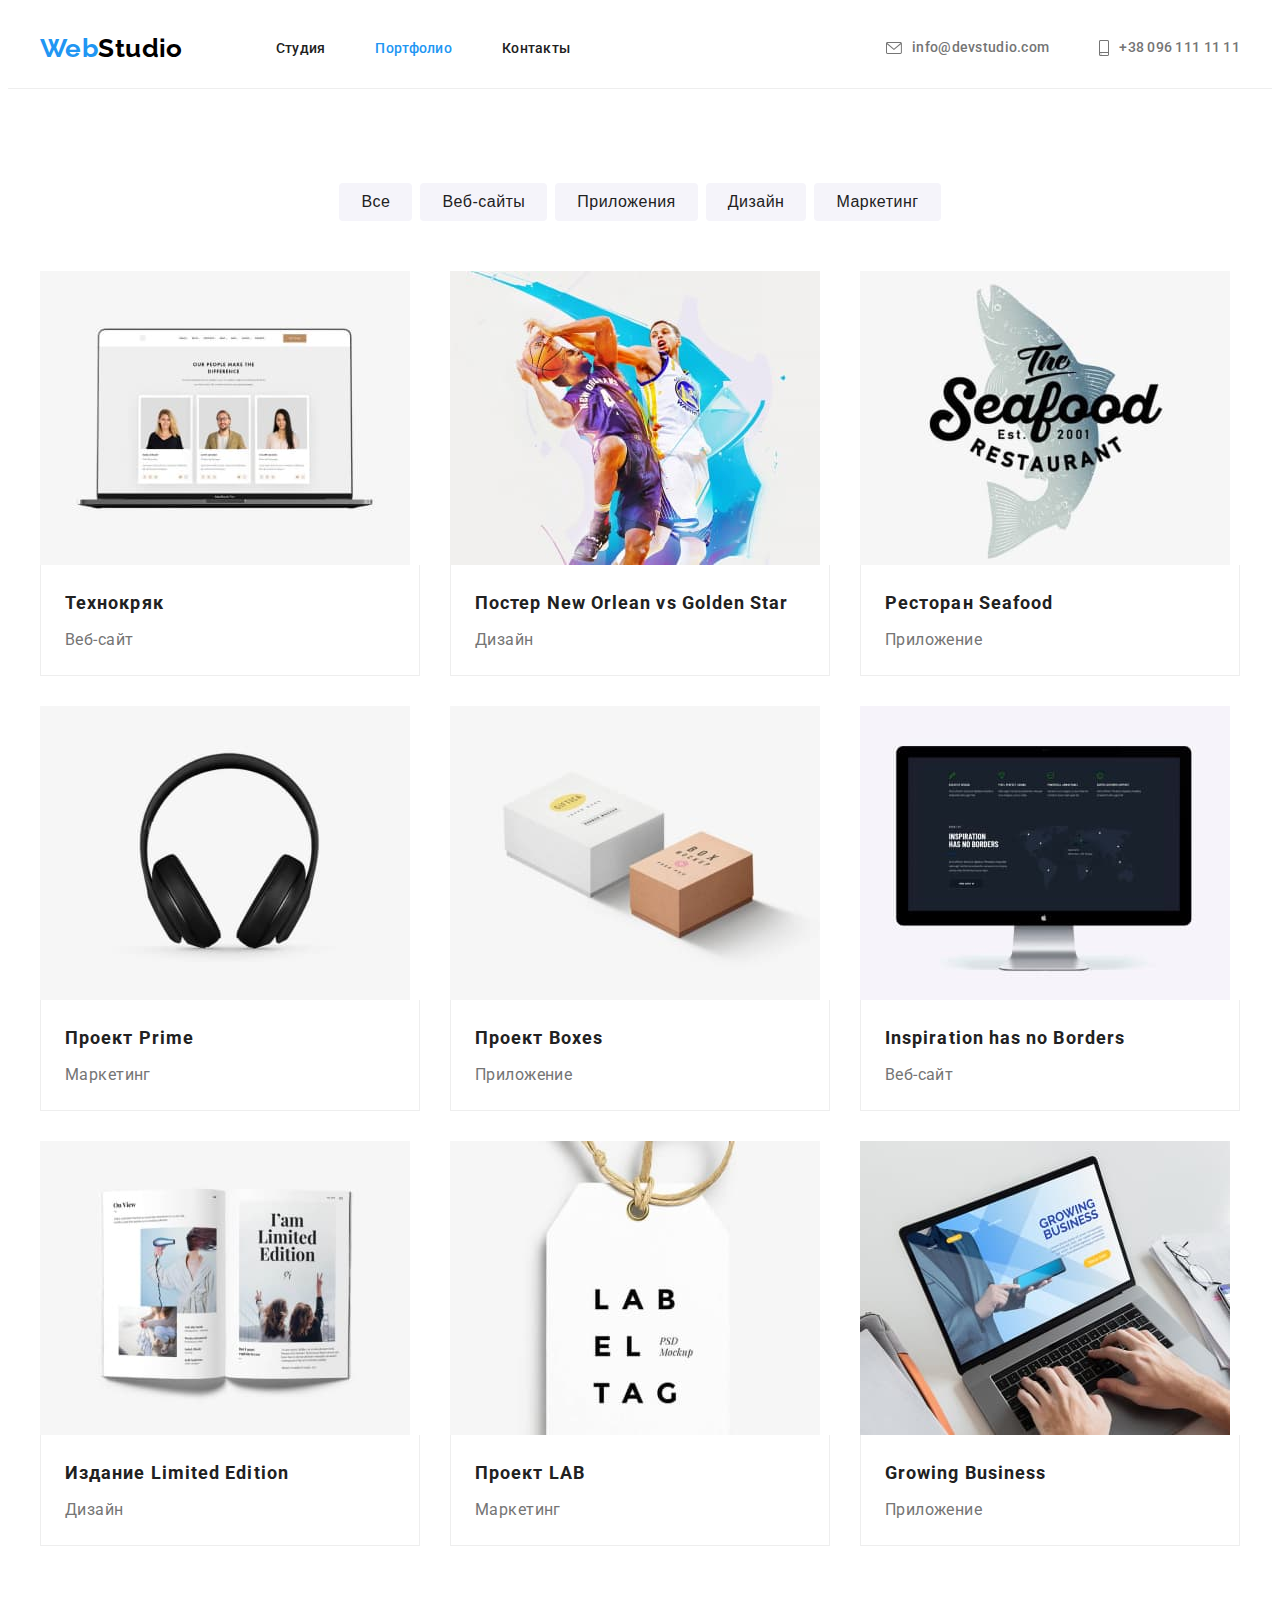
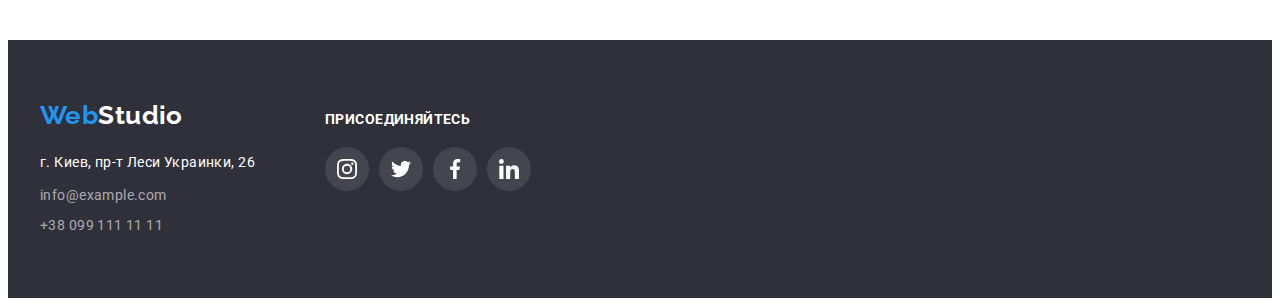
==== commit f3f367dd: "Crireria upd" ====
--- a/portfolio.html
+++ b/portfolio.html
@@ -13,13 +13,18 @@
     />
 
     <!--подключен сторонний нормалайз https://github.com/sindresorhus/modern-normalize/blob/main/modern-normalize.css -->
-    <link rel="stylesheet" href="./css/modern-normalize.css" />
-
+    <!-- <link rel="stylesheet" href="./css/modern-normalize.css" /> -->
+    <link
+      rel="stylesheet"
+      href="https://cdnjs.cloudflare.com/ajax/libs/modern-normalize/1.0.0/modern-normalize.css"
+      integrity="sha512-Zx6MlUMKSVJoQ+83OwhdILe8cSEsCzfqThJd7J/VA2UrK6Ctj85p+xzqfyuNXE5B1k25uUdmJ2OzItbBy9GHAQ=="
+      crossorigin="anonymous"
+    />
     <!-- Скрыт заголовок visually-hidden.css https://gist.github.com/luxplanjay/6f6936b1bba7afe006fa9317b07b6045 -->
-    <link rel="stylesheet" href="./css/visually-hidden.css" />
+    <!-- <link rel="stylesheet" href="./css/visually-hidden.css" /> -->
 
     <!-- Тут файл для переменных цвета в основном... -->
-    <link rel="stylesheet" href="./css/variables.css" />
+    <!-- <link rel="stylesheet" href="./css/variables.css"> -->
 
     <!-- Основные стили -->
     <link rel="stylesheet" href="./css/styles.css" />
--- a/css/styles.css
+++ b/css/styles.css
@@ -21,6 +21,19 @@
 
   --portfolio-box-shadow: 0px 1px 1px rgba(0, 0, 0, 0.12),
     0px 4px 4px rgba(0, 0, 0, 0.06), 1px 4px 6px rgba(0, 0, 0, 0.16);
+  --button-shadow: 0px 3px 1px rgba(0, 0, 0, 0.1),
+    0px 1px 2px rgba(0, 0, 0, 0.08), 0px 2px 2px rgba(0, 0, 0, 0.12);
+}
+
+/* Remove markers from lists */
+ul {
+  list-style: none;
+}
+
+/* Remove underline from urls */
+a {
+  text-decoration: none;
+  font-style: normal;
 }
 
 /* Transform text to uppercase */
@@ -224,7 +237,7 @@
   background-color: var(--accent-color);
   outline: none;
 
-  /* box-shadow: var(--box-shadow); */
+  box-shadow: var(--button-shadow);
 }
 
 .hero .button:hover,
@@ -248,7 +261,7 @@
 .logo:hover,
 .logo:focus {
   outline: none;
-  text-shadow: var(--box-shadow);
+  /* text-shadow: var(--button-shadow); */
 }
 
 header .logo-part {
@@ -289,7 +302,8 @@
 .current-page:hover,
 .current-page:focus {
   color: var(--hover-background-color);
-  text-shadow: var(--box-shadow);
+
+  /* text-shadow: var(--button-shadow); */
 }
 
 /* 
@@ -420,7 +434,7 @@
 .footer .logo:hover,
 .footer .logo:focus {
   outline: none;
-  text-shadow: var(--box-shadow);
+  /* text-shadow: var(--box-shadow); */
 }
 
 .footer {
@@ -676,8 +690,23 @@
     0px 2px 1px rgba(0, 0, 0, 0.2); */
   border-radius: 4px;
   text-align: center;
+  box-shadow: none;
 
   background-color: var(--white-color);
 
   /* width: 270px; */
 }
+
+.visually-hidden {
+  position: absolute;
+  width: 1px;
+  height: 1px;
+  margin: -1px;
+  border: 0;
+  padding: 0;
+
+  white-space: nowrap;
+  clip-path: inset(100%);
+  clip: rect(0 0 0 0);
+  overflow: hidden;
+}
